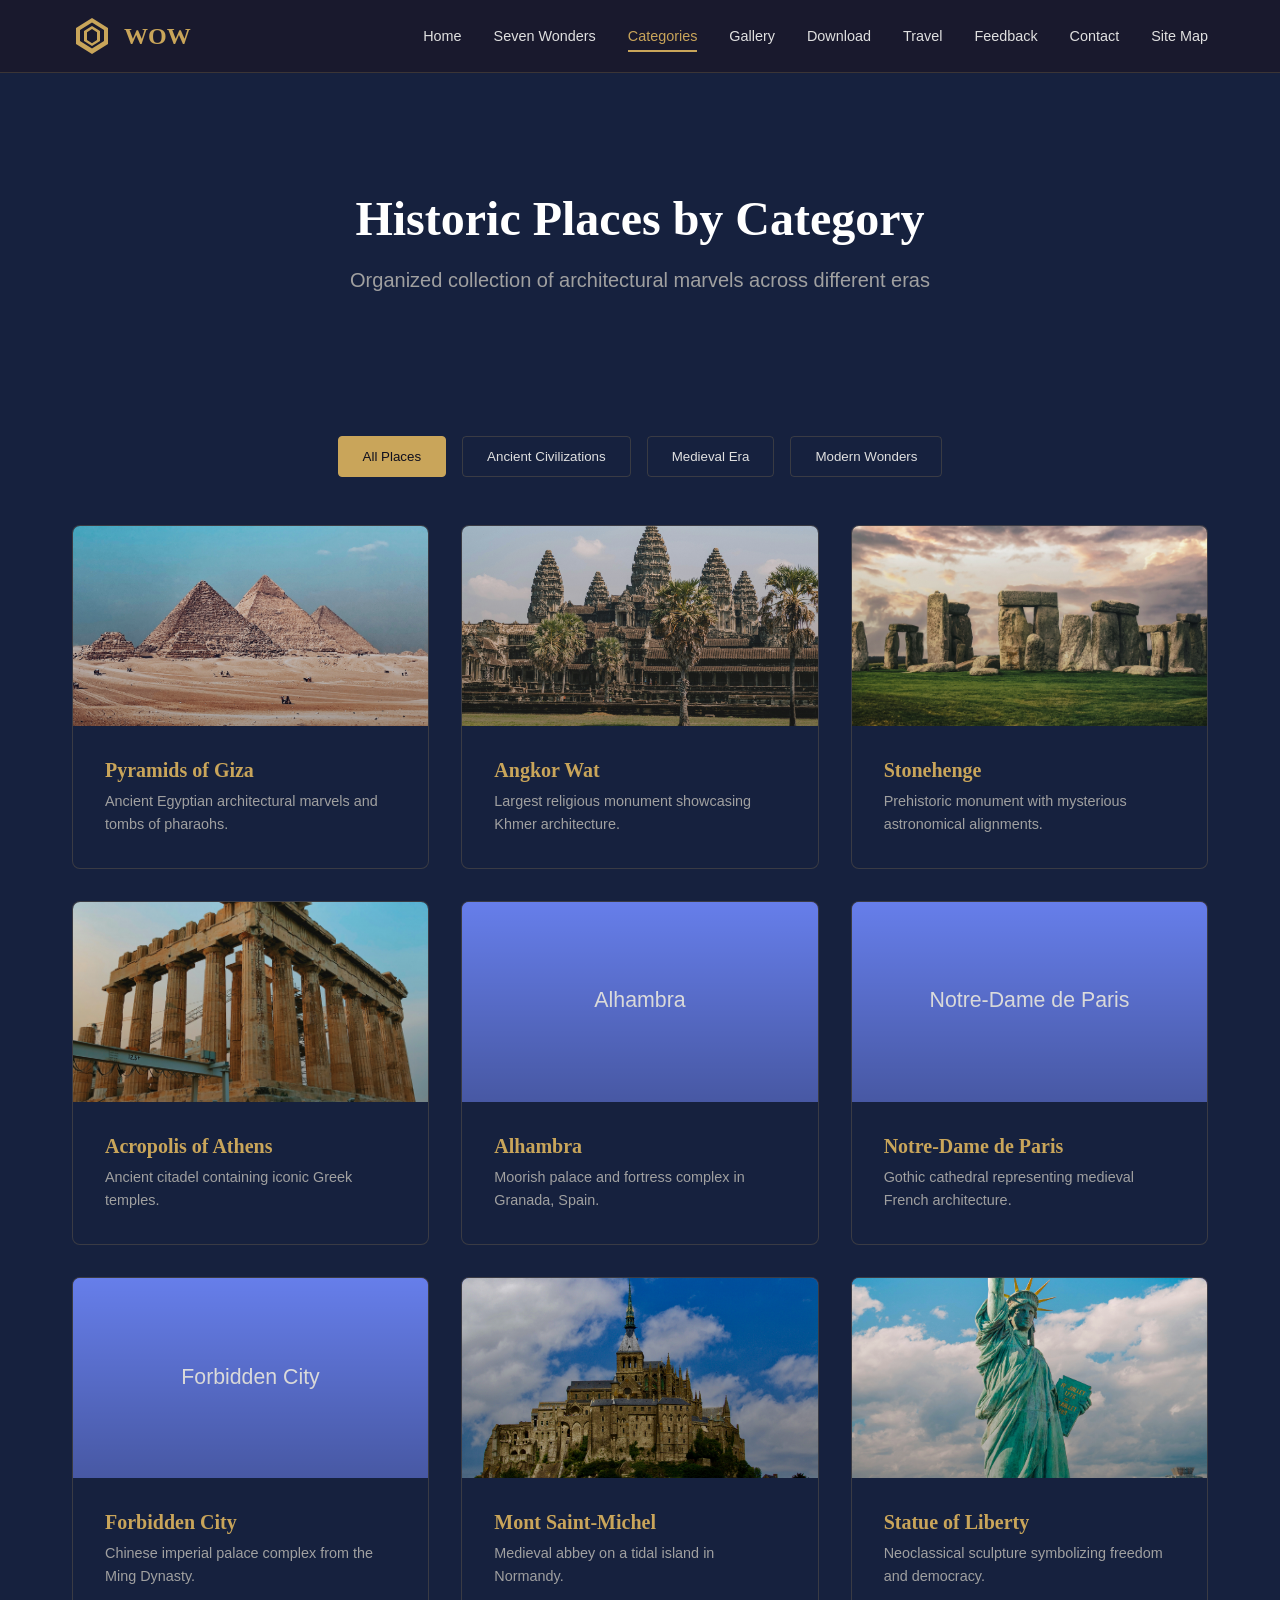
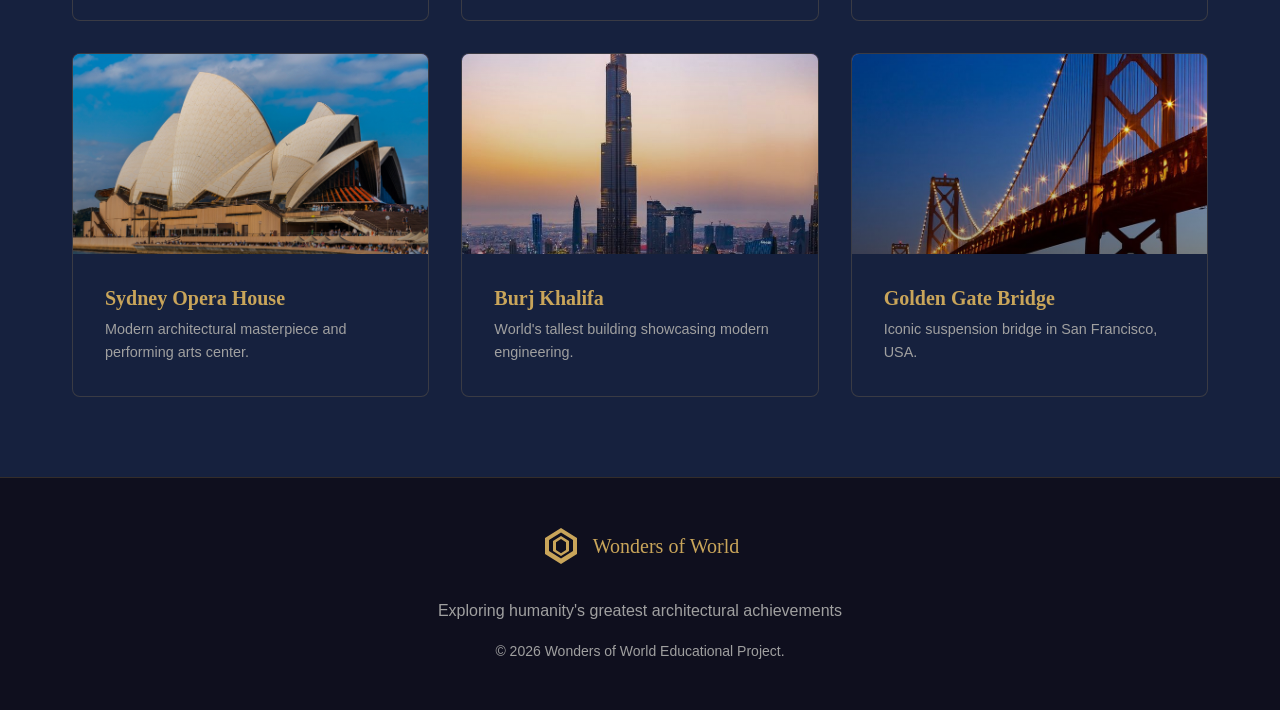
==== categories.html @ ed0fe9d5 "initial commit" ====
<!DOCTYPE html>
<html lang="en">
<head>
    <meta charset="UTF-8">
    <meta name="viewport" content="width=device-width, initial-scale=1.0">
    <title>Categories - Wonders of World</title>
    <link rel="stylesheet" href="styles.css">
</head>
<body>
    <!-- navbar -->
    <nav class="navbar" id="navbar">
        <div class="nav-container">
            <div class="nav-logo">
                    <img src="data:image/svg+xml,%3Csvg xmlns='http://www.w3.org/2000/svg' width='40' height='40' viewBox='0 0 40 40'%3E%3Cpath fill='%23C9A55A' d='M20 2L4 12v16l16 10 16-10V12L20 2zm0 4.5l12 7.5v11l-12 7.5-12-7.5v-11l12-7.5z'/%3E%3Cpath fill='%23C9A55A' d='M20 10l-8 5v10l8 5 8-5V15l-8-5zm0 3l5 3.125V24l-5 3.125L15 24v-7.875L20 13z'/%3E%3C/svg%3E" alt="WOW" class="logo-img">
                    <span class="logo-text">WOW</span>
            </div>
            <ul class="nav-menu" id="navMenu">
                <li><a href="index.html" class="nav-link">Home</a></li>
                <li><a href="seven-wonders.html" class="nav-link">Seven Wonders</a></li>
                <li><a href="categories.html" class="nav-link active">Categories</a></li>
                <li><a href="gallery.html" class="nav-link">Gallery</a></li>
                <li><a href="download.html" class="nav-link">Download</a></li>
                <li><a href="travel.html" class="nav-link">Travel</a></li>
                <li><a href="feedback.html" class="nav-link">Feedback</a></li>
                <li><a href="contact.html" class="nav-link">Contact</a></li>
                <li><a href="sitemap.html" class="nav-link">Site Map</a></li>
            </ul>
            <div class="nav-toggle" id="navToggle"><span></span><span></span><span></span></div>
        </div>
    </nav>

    <!-- section-main-heading -->
    <section class="page-header">
        <div class="container">
            <h1>Historic Places by Category</h1>
            <p>Organized collection of architectural marvels across different eras</p>
        </div>
    </section>

    <!-- categories page -->
    <section class="categories-page">
        <div class="container">
            <div class="category-tabs">
                <button class="category-tab active" data-category="all">All Places</button>
                <button class="category-tab" data-category="ancient">Ancient Civilizations</button>
                <button class="category-tab" data-category="medieval">Medieval Era</button>
                <button class="category-tab" data-category="modern">Modern Wonders</button>
            </div>
            <div class="category-content">
                <div class="category-grid" id="categoryGrid"></div>
            </div>
        </div>
    </section>

    <!-- footer -->
    <footer class="footer">
        <div class="container">
            <div class="footer-content">
                <div class="footer-logo">
                    <img src="data:image/svg+xml,%3Csvg xmlns='http://www.w3.org/2000/svg' width='40' height='40' viewBox='0 0 40 40'%3E%3Cpath fill='%23C9A55A' d='M20 2L4 12v16l16 10 16-10V12L20 2zm0 4.5l12 7.5v11l-12 7.5-12-7.5v-11l12-7.5z'/%3E%3Cpath fill='%23C9A55A' d='M20 10l-8 5v10l8 5 8-5V15l-8-5zm0 3l5 3.125V24l-5 3.125L15 24v-7.875L20 13z'/%3E%3C/svg%3E" alt="WOW">
                    <span>Wonders of World</span>
                </div>
                <p class="footer-text">Exploring humanity's greatest architectural achievements</p>
                <p class="footer-copyright">&copy; 2026 Wonders of World Educational Project.</p>
            </div>
        </div>
    </footer>

    
    <script src="script.js"></script>
</body>
</html>
---- styles.css ----
/* ==========================================
   WONDERS OF WORLD - PREMIUM CSS
   Modern Minimalist Design for Academic Excellence
   ========================================== */

/* ==========================================
   CSS VARIABLES & FOUNDATION
   ========================================== */
:root {
    /* Color Palette - Elegant Dark with Gold Accents */
    --color-primary: #1a1a2e;
    --color-secondary: #16213e;
    --color-accent: #C9A55A;
    --color-accent-light: #D4B87F;
    --color-text: #e0e0e0;
    --color-text-muted: #a0a0a0;
    --color-white: #ffffff;
    --color-dark: #0f0f1e;
    --color-border: rgba(201, 165, 90, 0.2);
    
    /* Typography */
    --font-display: 'Cormorant Garamond', 'Georgia', serif;
    --font-body: 'Inter', -apple-system, BlinkMacSystemFont, 'Segoe UI', sans-serif;
    
    /* Spacing */
    --spacing-xs: 0.5rem;
    --spacing-sm: 1rem;
    --spacing-md: 2rem;
    --spacing-lg: 3rem;
    --spacing-xl: 5rem;
    
    /* Transitions */
    --transition-fast: 0.2s ease;
    --transition-medium: 0.4s ease;
    --transition-slow: 0.6s ease;
    
    /* Shadows */
    --shadow-sm: 0 2px 8px rgba(0, 0, 0, 0.1);
    --shadow-md: 0 4px 16px rgba(0, 0, 0, 0.2);
    --shadow-lg: 0 8px 32px rgba(0, 0, 0, 0.3);
    
    /* Border Radius */
    --radius-sm: 4px;
    --radius-md: 8px;
    --radius-lg: 12px;
}

/* ==========================================
   RESET & BASE STYLES
   ========================================== */
* {
    margin: 0;
    padding: 0;
    box-sizing: border-box;
}

html {
    scroll-behavior: smooth;
    font-size: 16px;
}

body {
    font-family: var(--font-body);
    background-color: var(--color-primary);
    color: var(--color-text);
    line-height: 1.6;
    overflow-x: hidden;
}

/* Typography Styles */
h1, h2, h3, h4, h5, h6 {
    font-family: var(--font-display);
    font-weight: 600;
    line-height: 1.2;
    color: var(--color-white);
}

a {
    text-decoration: none;
    color: inherit;
    transition: color var(--transition-fast);
}

img {
    max-width: 100%;
    height: auto;
    display: block;
}

button {
    font-family: var(--font-body);
    cursor: pointer;
    border: none;
    outline: none;
}

/* ==========================================
   UTILITY CLASSES
   ========================================== */
.container {
    max-width: 1200px;
    margin: 0 auto;
    padding: 0 var(--spacing-md);
}

.section-header {
    text-align: center;
    margin-bottom: var(--spacing-xl);
    animation: fadeInUp 0.8s ease;
}

.section-label {
    display: inline-block;
    font-size: 0.875rem;
    letter-spacing: 2px;
    text-transform: uppercase;
    color: var(--color-accent);
    margin-bottom: var(--spacing-sm);
    font-weight: 500;
}

.section-title {
    font-size: 2.5rem;
    margin-bottom: var(--spacing-sm);
    font-weight: 600;
}

.section-description {
    font-size: 1.125rem;
    color: var(--color-text-muted);
    max-width: 600px;
    margin: 0 auto;
}

/* ==========================================
   NAVIGATION
   ========================================== */
.navbar {
    position: fixed;
    top: 0;
    left: 0;
    right: 0;
    background: rgba(26, 26, 46, 0.95);
    backdrop-filter: blur(10px);
    z-index: 1000;
    transition: all var(--transition-medium);
    border-bottom: 1px solid var(--color-border);
}

.navbar.scrolled {
    box-shadow: var(--shadow-md);
}

.nav-container {
    max-width: 1200px;
    margin: 0 auto;
    padding: 1rem var(--spacing-md);
    display: flex;
    justify-content: space-between;
    align-items: center;
}

.nav-logo {
    display: flex;
    align-items: center;
    gap: 0.75rem;
}

.logo-img {
    width: 40px;
    height: 40px;

}

.logo-text {
    font-family: var(--font-display);
    font-size: 1.5rem;
    font-weight: 700;
    color: var(--color-accent);

}

.nav-menu {
    display: flex;
    list-style: none;
    gap: var(--spacing-md);
    align-items: center;
}

.nav-link {
    font-size: 0.9rem;
    font-weight: 500;
    padding: 0.5rem 0;
    position: relative;
    color: var(--color-text);
    transition: color var(--transition-fast);
}

.nav-link::after {
    content: '';
    position: absolute;
    bottom: 0;
    left: 0;
    width: 0;
    height: 2px;
    background: var(--color-accent);
    transition: width var(--transition-medium);
}

.nav-link:hover,
.nav-link.active {
    color: var(--color-accent);
}

.nav-link:hover::after,
.nav-link.active::after {
    width: 100%;
}

.nav-toggle {
    display: none;
    flex-direction: column;
    gap: 5px;
    cursor: pointer;
}

.nav-toggle span {
    width: 25px;
    height: 2px;
    background: var(--color-accent);
    transition: all var(--transition-fast);
}

/* ==========================================
   HERO SECTION
   ========================================== */
.hero {
    position: relative;
    height: 100vh;
    display: flex;
    align-items: center;
    justify-content: center;
    overflow: hidden;
}

.hero-slider {
    position: absolute;
    top: 0;
    left: 0;
    width: 100%;
    height: 100%;
}

.hero-slide {
    position: absolute;
    top: 0;
    left: 0;
    width: 100%;
    height: 100%;
    background-size: cover;
    background-position: center;
    opacity: 0;
    transition: opacity 1.5s ease;
}

.hero-slide.active {
    opacity: 1;
}

.hero-overlay {
    position: absolute;
    top: 0;
    left: 0;
    width: 100%;
    height: 100%;
    background: linear-gradient(135deg, rgba(26, 26, 46, 0.85) 0%, rgba(22, 33, 62, 0.9) 100%);
}

.hero-content {
    position: relative;
    z-index: 2;
    text-align: center;
    max-width: 800px;
    padding: 0 var(--spacing-md);
     top: 50%;
    left: 50%;
    transform: translate(-50%, -50%);
    bottom: initial;
    text-align: center;
}

.hero-title {
    font-size: 3.5rem;
    margin-bottom: var(--spacing-md);
    animation: fadeInUp 1s ease 0.2s both;
    line-height: 1.1;
}

.hero-subtitle {
    font-size: 1.25rem;
    color: var(--color-text-muted);
    margin-bottom: var(--spacing-lg);
    animation: fadeInUp 1s ease 0.4s both;
}

.hero-btn {
    display: inline-block;
    padding: 1rem 2.5rem;
    background: var(--color-accent);
    color: var(--color-dark);
    font-weight: 600;
    border-radius: var(--radius-sm);
    transition: all var(--transition-medium);
    animation: fadeInUp 1s ease 0.6s both;
    font-size: 1rem;
}

.hero-btn:hover {
    background: var(--color-accent-light);
    transform: translateY(-2px);
    box-shadow: 0 8px 20px rgba(201, 165, 90, 0.3);
}

.scroll-indicator {
    position: absolute;
    bottom: var(--spacing-lg);
    left: 50%;
    transform: translateX(-50%);
    display: flex;
    flex-direction: column;
    align-items: center;
    gap: 0.5rem;
    color: var(--color-accent);
    font-size: 0.875rem;
    letter-spacing: 2px;
    animation: fadeIn 1s ease 1s both;
}

.scroll-line {
    width: 1px;
    height: 40px;
    background: var(--color-accent);
    animation: scrollLine 2s ease-in-out infinite;
}

/* ==========================================
   PREMIUM HERO CAROUSEL - ENHANCED STYLES
   ========================================== */

/* Hero Carousel Container */
.hero-carousel {
    position: absolute;
    top: 0;
    left: 0;
    width: 100%;
    height: 100%;
}

/* Individual Slides - Enhanced */
.hero-slide {
    position: absolute;
    top: 0;
    left: 0;
    width: 100%;
    height: 100%;
    background-size: cover;
    background-position: center;
    opacity: 0;
    visibility: hidden;
    transition: opacity 1s ease-in-out, visibility 1s ease-in-out;
}

.hero-slide.active {
    opacity: 1;
    visibility: visible;
    z-index: 1;
}

/* Dark Overlay for Readability */
.hero-overlay {
    position: absolute;
    top: 0;
    left: 0;
    width: 100%;
    height: 100%;
    background: linear-gradient(135deg, rgba(0, 0, 0, 0.3) 1000%, rgba(0, 0, 0, 0.2) 80%);
    z-index: 2;
}

/* Hero Content */
.hero-content {
    position: relative;
    z-index: 3;
}

/* Text Animations - Fade in with upward motion */
.hero-slide.active .hero-title {
    animation: fadeInUpText 0.8s ease 0.2s both;
}

.hero-slide.active .hero-subtitle {
    animation: fadeInUpText 0.8s ease 0.4s both;
}

@keyframes fadeInUpText {
    from {
        opacity: 0;
        transform: translateY(30px);
    }
    to {
        opacity: 1;
        transform: translateY(0);
    }
}

/* Navigation Arrows */
.carousel-control {
    position: absolute;
    top: 50%;
    transform: translateY(-50%);
    z-index: 10;
    background: rgba(201, 165, 90, 0.2);
    border: 2px solid rgba(201, 165, 90, 0.5);
    color: var(--color-accent);
    width: 50px;
    height: 50px;
    border-radius: 50%;
    display: flex;
    align-items: center;
    justify-content: center;
    cursor: pointer;
    transition: all var(--transition-medium);
    backdrop-filter: blur(10px);
}

.carousel-control:hover {
    background: rgba(201, 165, 90, 0.4);
    border-color: var(--color-accent);
    transform: translateY(-50%) scale(1.1);
}

.carousel-control:active {
    transform: translateY(-50%) scale(0.95);
}

.carousel-prev {
    left: var(--spacing-md);
}

.carousel-next {
    right: var(--spacing-md);
}

.carousel-control svg {
    width: 24px;
    height: 24px;
}

/* Indicator Dots */
.carousel-indicators {
    position: absolute;
    bottom: 80px;
    left: 50%;
    transform: translateX(-50%);
    z-index: 10;
    display: flex;
    gap: 12px;
    align-items: center;
}

.indicator-dot {
    width: 12px;
    height: 12px;
    border-radius: 50%;
    background: rgba(201, 165, 90, 0.3);
    border: 2px solid rgba(201, 165, 90, 0.5);
    cursor: pointer;
    transition: all var(--transition-fast);
    padding: 0;
}

.indicator-dot:hover {
    background: rgba(201, 165, 90, 0.6);
    transform: scale(1.2);
}

.indicator-dot.active {
    background: var(--color-accent);
    border-color: var(--color-accent);
    width: 32px;
    border-radius: 6px;
}

/* Scroll Indicator - Ensure it's above carousel */
.scroll-indicator {
    z-index: 10;
}

/* Focus styles for keyboard navigation */
.carousel-control:focus,
.indicator-dot:focus {
    outline: 2px solid var(--color-accent);
    outline-offset: 2px;
}

/* Reduced motion for users who prefer it */
@media (prefers-reduced-motion: reduce) {
    .hero-slide {
        transition: opacity 0.3s ease, visibility 0.3s ease;
    }

    .hero-slide.active .hero-title,
    .hero-slide.active .hero-subtitle {
        animation: none;
        opacity: 1;
        transform: none;
    }

    .carousel-control {
        transition: background 0.2s ease;
    }
}

/* IE11 and Edge Legacy support */
@supports not (backdrop-filter: blur(10px)) {
    .carousel-control {
        background: rgba(201, 165, 90, 0.5);
    }
}

/* ==========================================
   SEVEN WONDERS SECTION
   ========================================== */
.seven-wonders {
    padding: var(--spacing-xl) 0;
    background: var(--color-secondary);
}

.wonders-grid {
    display: grid;
    grid-template-columns: repeat(auto-fit, minmax(300px, 1fr));
    gap: var(--spacing-md);
}

.wonder-card {
    background: var(--color-primary);
    border-radius: var(--radius-lg);
    overflow: hidden;
    transition: all var(--transition-medium);
    border: 1px solid var(--color-border);
    opacity: 0;
    transform: translateY(30px);
}

.wonder-card.visible {
    opacity: 1;
    transform: translateY(0);
}

.wonder-card:hover {
    transform: translateY(-8px);
    box-shadow: var(--shadow-lg);
    border-color: var(--color-accent);
}

.wonder-image {
    height: 240px;
    overflow: hidden;
}

.wonder-img-placeholder {
    width: 100%;
    height: 100%;
    transition: transform var(--transition-slow);
}

.wonder-card:hover .wonder-img-placeholder {
    transform: scale(1.05);
}

.wonder-content {
    padding: var(--spacing-md);
}

.wonder-title {
    font-size: 1.5rem;
    margin-bottom: var(--spacing-sm);
    color: var(--color-white);
}

.wonder-excerpt {
    color: var(--color-text-muted);
    margin-bottom: var(--spacing-md);
    font-size: 0.95rem;
}

.wonder-btn {
    padding: 0.75rem 1.5rem;
    background: transparent;
    color: var(--color-accent);
    border: 1px solid var(--color-accent);
    border-radius: var(--radius-sm);
    font-weight: 500;
    transition: all var(--transition-fast);
}

.wonder-btn:hover {
    background: var(--color-accent);
    color: var(--color-dark);
}

/* ==========================================
   CATEGORIES SECTION
   ========================================== */
.categories {
    padding: var(--spacing-xl) 0;
}

.category-tabs {
    display: flex;
    justify-content: center;
    gap: var(--spacing-sm);
    margin-bottom: var(--spacing-lg);
    flex-wrap: wrap;
}

.category-tab {
    padding: 0.75rem 1.5rem;
    background: transparent;
    color: var(--color-text);
    border: 1px solid var(--color-border);
    border-radius: var(--radius-sm);
    font-weight: 500;
    transition: all var(--transition-fast);
}

.category-tab.active,
.category-tab:hover {
    background: var(--color-accent);
    color: var(--color-dark);
    border-color: var(--color-accent);
}

.category-grid {
    display: grid;
    grid-template-columns: repeat(auto-fill, minmax(280px, 1fr));
    gap: var(--spacing-md);
}

/* ==========================================
   ENHANCED CATEGORY CARDS WITH IMAGES
   ========================================== */

.category-card {
    background: var(--color-secondary);
    border-radius: var(--radius-md);
    border: 1px solid var(--color-border);
    transition: all var(--transition-medium);
    opacity: 0;
    transform: scale(0.95);
    overflow: hidden;
    cursor: pointer;
}

.category-card.visible {
    opacity: 1;
    transform: scale(1);
}

.category-card:hover {
    transform: translateY(-8px);
    border-color: var(--color-accent);
    box-shadow: 0 12px 30px rgba(201, 165, 90, 0.3);
}

/* Image Container */
.category-card-image {
    position: relative;
    width: 100%;
    height: 200px;
    overflow: hidden;
    background: linear-gradient(135deg, #667eea 0%, #764ba2 100%);
}

.category-card-image img {
    width: 100%;
    height: 100%;
    object-fit: cover;
    transition: transform 0.5s ease;
}

.category-card:hover .category-card-image img {
    transform: scale(1.1);
}

/* Image Overlay */
.category-card-overlay {
    position: absolute;
    top: 0;
    left: 0;
    width: 100%;
    height: 100%;
    background: linear-gradient(
        to bottom,
        rgba(0, 0, 0, 0) 0%,
        rgba(0, 0, 0, 0.3) 100%
    );
    transition: background 0.3s ease;
}

.category-card:hover .category-card-overlay {
    background: linear-gradient(
        to bottom,
        rgba(0, 0, 0, 0) 0%,
        rgba(201, 165, 90, 0.4) 100%
    );
}

/* Content Area */
.category-card-content {
    padding: var(--spacing-md);
}

.category-card-title {
    font-size: 1.25rem;
    margin-bottom: var(--spacing-xs);
    color: var(--color-accent);
    font-weight: 600;
    transition: color 0.3s ease;
}

.category-card:hover .category-card-title {
    color: var(--color-accent-light);
}

.category-card-text {
    color: var(--color-text-muted);
    font-size: 0.9rem;
    line-height: 1.6;
}

/* Responsive adjustments for category cards */
@media (max-width: 768px) {
    .category-card-image {
        height: 180px;
    }
    
    .category-card-title {
        font-size: 1.1rem;
    }
    
    .category-card-text {
        font-size: 0.85rem;
    }
}

@media (max-width: 480px) {
    .category-card-image {
        height: 160px;
    }
}

/* ==========================================
   GALLERY SECTION
   ========================================== */
.gallery {
    padding: var(--spacing-xl) 0;
    background: var(--color-secondary);
}

.gallery-grid {
    display: grid;
    grid-template-columns: repeat(auto-fill, minmax(250px, 1fr));
    gap: var(--spacing-sm);
}

.gallery-item {
    position: relative;
    aspect-ratio: 4/3;
    overflow: hidden;
    border-radius: var(--radius-md);
    cursor: pointer;
    opacity: 0;
    transform: scale(0.9);
    transition: all var(--transition-medium);
    height: 85%;
    width: 100%;
}

.gallery-item.visible {
    opacity: 1;
    transform: scale(1);
}

.gallery-item-img {
    width: 100%;
    height: 100%;
    object-fit: cover;
    transition: transform var(--transition-slow);
}

.gallery-item:hover .gallery-item-img {
    transform: scale(1.1);
}

.gallery-item-overlay {
    position: absolute;
    top: 0;
    left: 0;
    width: 100%;
    height: 100%;
    background: rgba(0, 0, 0, 0.6);
    display: flex;
    align-items: center;
    justify-content: center;
    opacity: 0;
    transition: opacity var(--transition-fast);
}

.gallery-item:hover .gallery-item-overlay {
    opacity: 1;
}

.gallery-item-title {
    color: var(--color-white);
    font-size: 1.125rem;
    text-align: center;
    padding: var(--spacing-sm);
}

/* ==========================================
   DOWNLOAD SECTION
   ========================================== */
.download {
    padding: var(--spacing-xl) 0;
}

.download-grid {
    display: grid;
    grid-template-columns: repeat(auto-fit, minmax(300px, 1fr));
    gap: var(--spacing-lg);
    max-width: 900px;
    margin: 0 auto;
}

.download-card {
    background: var(--color-secondary);
    padding: var(--spacing-lg);
    border-radius: var(--radius-lg);
    text-align: center;
    border: 1px solid var(--color-border);
    transition: all var(--transition-medium);
}

.download-card:hover {
    transform: translateY(-5px);
    border-color: var(--color-accent);
    box-shadow: var(--shadow-md);
}

.download-icon {
    font-size: 3rem;
    margin-bottom: var(--spacing-md);
}

.download-card h3 {
    font-size: 1.5rem;
    margin-bottom: var(--spacing-sm);
    color: var(--color-accent);
}

.download-card p {
    color: var(--color-text-muted);
    margin-bottom: var(--spacing-md);
}

.download-btn {
    padding: 0.875rem 2rem;
    background: var(--color-accent);
    color: var(--color-dark);
    border-radius: var(--radius-sm);
    font-weight: 600;
    transition: all var(--transition-fast);
}

.download-btn:hover {
    background: var(--color-accent-light);
    transform: translateY(-2px);
    box-shadow: 0 4px 12px rgba(201, 165, 90, 0.3);
}

/* ==========================================
   GEOLOCATION SECTION
   ========================================== */
.geolocation {
    padding: var(--spacing-xl) 0;
    background: var(--color-secondary);
}

.geo-content {
    display: grid;
    grid-template-columns: repeat(auto-fit, minmax(300px, 1fr));
    gap: var(--spacing-lg);
    align-items: center;
}

.geo-text {
    padding: var(--spacing-md);
}

.geo-text h2 {
    margin-bottom: var(--spacing-md);
}

.geo-text p {
    color: var(--color-text-muted);
    margin-bottom: var(--spacing-md);
}

.geo-btn {
    padding: 1rem 2rem;
    background: var(--color-accent);
    color: var(--color-dark);
    border-radius: var(--radius-sm);
    font-weight: 600;
    transition: all var(--transition-fast);
}

.geo-btn:hover {
    background: var(--color-accent-light);
    transform: translateY(-2px);
}

.geo-result {
    background: var(--color-primary);
    padding: var(--spacing-lg);
    border-radius: var(--radius-lg);
    border: 1px solid var(--color-border);
    min-height: 300px;
    display: flex;
    align-items: center;
    justify-content: center;
}

.geo-placeholder {
    text-align: center;
}

.geo-icon {
    font-size: 4rem;
    display: block;
    margin-bottom: var(--spacing-md);
}

.geo-data {
    text-align: left;
}

.geo-data h3 {
    color: var(--color-accent);
    margin-bottom: var(--spacing-md);
}

.geo-item {
    margin-bottom: var(--spacing-sm);
    padding: var(--spacing-sm);
    background: var(--color-secondary);
    border-radius: var(--radius-sm);
}

.geo-item strong {
    color: var(--color-accent);
}

/* ==========================================
   TRAVEL SECTION
   ========================================== */
.travel {
    padding: var(--spacing-xl) 0;
}

.travel-grid {
    display: grid;
    grid-template-columns: repeat(auto-fit, minmax(300px, 1fr));
    gap: var(--spacing-lg);
    max-width: 900px;
    margin: 0 auto;
}

.travel-card {
    background: var(--color-secondary);
    padding: var(--spacing-lg);
    border-radius: var(--radius-lg);
    text-align: center;
    border: 1px solid var(--color-border);
    transition: all var(--transition-medium);
}

.travel-card:hover {
    transform: translateY(-5px);
    border-color: var(--color-accent);
}

.travel-icon {
    font-size: 3.5rem;
    margin-bottom: var(--spacing-md);
}

.travel-card h3 {
    font-size: 1.5rem;
    margin-bottom: var(--spacing-sm);
    color: var(--color-white);
}

.travel-card p {
    color: var(--color-text-muted);
    margin-bottom: var(--spacing-md);
}

.travel-link {
    display: inline-block;
    color: var(--color-accent);
    font-weight: 600;
    padding: 0.5rem 0;
    border-bottom: 2px solid transparent;
    transition: border-color var(--transition-fast);
}

.travel-link:hover {
    border-bottom-color: var(--color-accent);
}

/* ==========================================
   FEEDBACK SECTION
   ========================================== */
.feedback {
    padding: var(--spacing-xl) 0;
    background: var(--color-secondary);
}

.feedback-container {
    max-width: 700px;
    margin: 0 auto;
    position: relative;
}

.feedback-form,
.contact-form {
    background: var(--color-primary);
    padding: var(--spacing-lg);
    border-radius: var(--radius-lg);
    border: 1px solid var(--color-border);
}

.form-group {
    margin-bottom: var(--spacing-md);
}

.form-group label {
    display: block;
    margin-bottom: var(--spacing-xs);
    color: var(--color-accent);
    font-weight: 500;
}

.form-group input,
.form-group textarea {
    width: 100%;
    padding: 0.875rem;
    background: var(--color-secondary);
    border: 1px solid var(--color-border);
    border-radius: var(--radius-sm);
    color: var(--color-text);
    font-family: var(--font-body);
    transition: all var(--transition-fast);
}

.form-group input:focus,
.form-group textarea:focus {
    outline: none;
    border-color: var(--color-accent);
    box-shadow: 0 0 0 3px rgba(201, 165, 90, 0.1);
}

.submit-btn {
    width: 100%;
    padding: 1rem;
    background: var(--color-accent);
    color: var(--color-dark);
    border-radius: var(--radius-sm);
    font-weight: 600;
    font-size: 1rem;
    transition: all var(--transition-fast);
}

.submit-btn:hover {
    background: var(--color-accent-light);
    transform: translateY(-2px);
}

.success-message {
    position: absolute;
    top: 50%;
    left: 50%;
    transform: translate(-50%, -50%) scale(0);
    background: var(--color-primary);
    padding: var(--spacing-lg);
    border-radius: var(--radius-lg);
    text-align: center;
    border: 2px solid var(--color-accent);
    opacity: 0;
    transition: all var(--transition-medium);
    width: 90%;
    max-width: 400px;
}

.success-message.show {
    opacity: 1;
    transform: translate(-50%, -50%) scale(1);
}

.success-icon {
    display: inline-block;
    width: 60px;
    height: 60px;
    background: var(--color-accent);
    color: var(--color-dark);
    border-radius: 50%;
    font-size: 2rem;
    line-height: 60px;
    margin-bottom: var(--spacing-md);
}

.success-message h3 {
    margin-bottom: var(--spacing-sm);
}

.error-message {
    color: red;
    font-size: 14px;
    margin-top: 5px;
    display: block;
}

/* ==========================================
   CONTACT SECTION
   ========================================== */
.contact {
    padding: var(--spacing-xl) 0;
}

.contact-content {
    display: grid;
    grid-template-columns: repeat(auto-fit, minmax(300px, 1fr));
    gap: var(--spacing-lg);
}

.contact-info {
    display: flex;
    flex-direction: column;
    gap: var(--spacing-md);
}

.contact-item {
    display: flex;
    gap: var(--spacing-md);
    padding: var(--spacing-md);
    background: var(--color-secondary);
    border-radius: var(--radius-md);
    border: 1px solid var(--color-border);
    transition: border-color var(--transition-fast);
}

.contact-item:hover {
    border-color: var(--color-accent);
}

.contact-icon {
    font-size: 1.5rem;
}

.contact-item h4 {
    font-size: 1rem;
    margin-bottom: var(--spacing-xs);
    color: var(--color-accent);
}

.contact-item p {
    color: var(--color-text-muted);
}

/* ==========================================
   SITE MAP SECTION
   ========================================== */
.sitemap {
    padding: var(--spacing-xl) 0;
    background: var(--color-secondary);
}

.sitemap-grid {
    display: grid;
    grid-template-columns: repeat(auto-fit, minmax(200px, 1fr));
    gap: var(--spacing-lg);
}

.sitemap-column h3 {
    font-size: 1.25rem;
    margin-bottom: var(--spacing-md);
    color: var(--color-accent);
}

.sitemap-column ul {
    list-style: none;
}

.sitemap-column li {
    margin-bottom: var(--spacing-sm);
}

.sitemap-column a {
    color: var(--color-text-muted);
    transition: all var(--transition-fast);
    display: inline-block;
}

.sitemap-column a:hover {
    color: var(--color-accent);
    transform: translateX(5px);
}

/* ==========================================
   FOOTER
   ========================================== */
.footer {
    background: var(--color-dark);
    padding: var(--spacing-lg) 0;
    text-align: center;
    border-top: 1px solid var(--color-border);
}

.footer-logo {
    display: flex;
    align-items: center;
    justify-content: center;
    gap: 0.75rem;
    margin-bottom: var(--spacing-md);
}

.footer-logo img {
    width: 40px;
    height: 40px;
}

.footer-logo span {
    font-family: var(--font-display);
    font-size: 1.25rem;
    color: var(--color-accent);
}

.footer-text {
    color: var(--color-text-muted);
    margin-bottom: var(--spacing-sm);
}

.footer-copyright {
    color: var(--color-text-muted);
    font-size: 0.875rem;
}

/* ==========================================
   MODAL
   ========================================== */
.modal {
    position: fixed;
    top: 0;
    left: 0;
    width: 100%;
    height: 100%;
    z-index: 2000;
    display: none;
    align-items: center;
    justify-content: center;
}

.modal.active {
    display: flex;
}

.modal-overlay {
    position: absolute;
    top: 0;
    left: 0;
    width: 100%;
    height: 100%;
    background: rgba(0, 0, 0, 0.9);
    animation: fadeIn 0.3s ease;
}

.modal-content {
    position: relative;
    background: var(--color-primary);
    width: 90%;
    max-width: 900px;
    max-height: 85vh;
    overflow-y: auto;
    border-radius: var(--radius-lg);
    animation: slideUp 0.4s ease;
    border: 1px solid var(--color-accent);
}

.modal-close {
    position: sticky;
    top: 0;
    right: 0;
    float: right;
    background: var(--color-accent);
    color: var(--color-dark);
    width: 40px;
    height: 40px;
    border-radius: 50%;
    font-size: 1.5rem;
    margin: var(--spacing-md);
    transition: all var(--transition-fast);
    z-index: 10;
}

.modal-close:hover {
    transform: rotate(90deg);
}

.modal-body {
    padding: var(--spacing-lg);
}

.modal-header {
    margin-bottom: var(--spacing-lg);
}

.modal-title {
    font-size: 2.5rem;
    margin-bottom: var(--spacing-sm);
    color: var(--color-accent);
}

.modal-subtitle {
    color: var(--color-text-muted);
    font-size: 1.125rem;
}

.modal-section {
    margin-bottom: var(--spacing-lg);
}

.modal-section h3 {
    font-size: 1.5rem;
    margin-bottom: var(--spacing-md);
    color: var(--color-accent);
}

.modal-section p {
    color: var(--color-text);
    line-height: 1.8;
    margin-bottom: var(--spacing-sm);
}

.modal-gallery {
    display: grid;
    grid-template-columns: repeat(auto-fill, minmax(200px, 1fr));
    gap: var(--spacing-sm);
    margin-top: var(--spacing-md);
}

.modal-gallery-item {
    aspect-ratio: 1;
    border-radius: var(--radius-md);
    overflow: hidden;
    cursor: pointer;
    transition: transform var(--transition-fast);
}

.modal-gallery-item:hover {
    transform: scale(1.05);
}

/* ==========================================
   LIGHTBOX
   ========================================== */
.lightbox {
    position: fixed;
    top: 0;
    left: 0;
    width: 100%;
    height: 100%;
    z-index: 3000;
    display: none;
    align-items: center;
    justify-content: center;
}

.lightbox.active {
    display: flex;
}

.lightbox-overlay {
    position: absolute;
    top: 0;
    left: 0;
    width: 100%;
    height: 100%;
    background: rgba(0, 0, 0, 0.95);
}

.lightbox-content {
    position: relative;
    max-width: 90%;
    max-height: 90%;
    animation: zoomIn 0.3s ease;
}

.lightbox-close {
    position: absolute;
    top: -50px;
    right: 0;
    background: var(--color-accent);
    color: var(--color-dark);
    width: 40px;
    height: 40px;
    border-radius: 50%;
    font-size: 1.5rem;
    transition: all var(--transition-fast);
}

.lightbox-close:hover {
    transform: rotate(90deg);
}

#lightboxImg {
    max-width: 100%;
    max-height: 80vh;
    border-radius: var(--radius-md);
}

.lightbox-caption {
    text-align: center;
    color: var(--color-white);
    margin-top: var(--spacing-md);
    font-size: 1.125rem;
}

/* ==========================================
   ANIMATIONS
   ========================================== */
@keyframes fadeIn {
    from {
        opacity: 0;
    }
    to {
        opacity: 1;
    }
}

@keyframes fadeInUp {
    from {
        opacity: 0;
        transform: translateY(30px);
    }
    to {
        opacity: 1;
        transform: translateY(0);
    }
}

@keyframes slideUp {
    from {
        opacity: 0;
        transform: translateY(50px);
    }
    to {
        opacity: 1;
        transform: translateY(0);
    }
}

@keyframes zoomIn {
    from {
        opacity: 0;
        transform: scale(0.8);
    }
    to {
        opacity: 1;
        transform: scale(1);
    }
}

@keyframes scrollLine {
    0%, 100% {
        transform: translateY(0);
        opacity: 0;
    }
    50% {
        opacity: 1;
    }
    100% {
        transform: translateY(20px);
    }
}

/* ==========================================
   RESPONSIVE DESIGN
   ========================================== */
@media (max-width: 968px) {
    .nav-menu {
        position: fixed;
        top: 70px;
        right: -100%;
        width: 280px;
        height: calc(100vh - 70px);
        background: rgba(26, 26, 46, 0.98);
        flex-direction: column;
        padding: var(--spacing-lg);
        gap: var(--spacing-md);
        transition: right var(--transition-medium);
        border-left: 1px solid var(--color-border);
        align-items: flex-start;
    }

    .nav-menu.active {
        right: 0;
    }

    .nav-toggle {
        display: flex;
    }

    .hero-title {
        font-size: 2.5rem;
    }

    .section-title {
        font-size: 2rem;
    }

    .wonders-grid {
        grid-template-columns: 1fr;
    }

    /* Carousel responsive styles */
    .carousel-control {
        width: 40px;
        height: 40px;
    }

    .carousel-prev {
        left: var(--spacing-sm);
    }

    .carousel-next {
        right: var(--spacing-sm);
    }

    .carousel-indicators {
        bottom: 60px;
    }

    .indicator-dot {
        width: 10px;
        height: 10px;
    }

    .indicator-dot.active {
        width: 24px;
    }
}

@media (max-width: 640px) {
    .hero-title {
        font-size: 2rem;
    }

    .hero-subtitle {
        font-size: 1rem;
    }

    .section-title {
        font-size: 1.75rem;
    }

    .category-tabs {
        flex-direction: column;
    }

    .modal-content {
        width: 95%;
        max-height: 90vh;
    }

    .modal-title {
        font-size: 2rem;
    }

    /* Carousel mobile styles */
    .carousel-control {
        width: 36px;
        height: 36px;
        opacity: 0.8;
    }

    .carousel-control svg {
        width: 20px;
        height: 20px;
    }

    .carousel-prev {
        left: 10px;
    }

    .carousel-next {
        right: 10px;
    }

    .carousel-indicators {
        bottom: 50px;
        gap: 8px;
    }

    .indicator-dot {
        width: 8px;
        height: 8px;
    }

    .indicator-dot.active {
        width: 20px;
    }
}

/* ==========================================
   CROSS-BROWSER COMPATIBILITY
   ========================================== */
/* Smooth scrolling fallback for older browsers */
@media (prefers-reduced-motion: no-preference) {
    html {
        scroll-behavior: smooth;
    }
}

/* IE11 Grid fallback */
@supports not (display: grid) {
    .wonders-grid,
    .category-grid,
    .gallery-grid {
        display: flex;
        flex-wrap: wrap;
    }
}

/* Ensure consistent rendering across browsers */
input,
textarea,
button {
    -webkit-appearance: none;
    -moz-appearance: none;
    appearance: none;
}

/* ==========================================
   MULTI-PAGE SPECIFIC STYLES
   ========================================== */

/* Page Header for Internal Pages */
.page-header {
    padding: 120px 0 60px;
    background: var(--color-secondary);
    text-align: center;
    margin-top: 70px;
}

.page-header h1 {
    font-size: 3rem;
    margin-bottom: 1rem;
    color: var(--color-white);
}

.page-header p {
    font-size: 1.25rem;
    color: var(--color-text-muted);
    max-width: 700px;
    margin: 0 auto;
}

/* Introduction Section (Home Page) */
.introduction {
    padding: var(--spacing-xl) 0;
}

.intro-grid {
    display: grid;
    grid-template-columns: repeat(auto-fit, minmax(300px, 1fr));
    gap: var(--spacing-lg);
    margin-top: var(--spacing-lg);
}

.intro-card {
    background: var(--color-secondary);
    padding: var(--spacing-lg);
    border-radius: var(--radius-lg);
    text-align: center;
    border: 1px solid var(--color-border);
    transition: all var(--transition-medium);
}

.intro-card:hover {
    transform: translateY(-5px);
    border-color: var(--color-accent);
    box-shadow: var(--shadow-md);
}

.intro-card h3 {
    font-size: 1.5rem;
    margin-bottom: var(--spacing-sm);
    color: var(--color-white);
}

.intro-icon {
    font-size: 3rem;
    margin-bottom: var(--spacing-md);
}

.intro-link {
    display: inline-block;
    margin-top: var(--spacing-md);
    color: var(--color-accent);
    font-weight: 600;
    transition: color var(--transition-fast);
}

.intro-link:hover {
    color: var(--color-accent-light);
}

/* Stats Section (Home Page) */
.stats {
    padding: var(--spacing-xl) 0;
    background: var(--color-secondary);
}

.stats-grid {
    display: grid;
    grid-template-columns: repeat(auto-fit, minmax(200px, 1fr));
    gap: var(--spacing-lg);
}

.stat-item {
    text-align: center;
    padding: var(--spacing-md);
}

.stat-number {
    font-size: 3rem;
    font-weight: 700;
    color: var(--color-accent);
    font-family: var(--font-display);
    margin-bottom: var(--spacing-sm);
}

.stat-label {
    color: var(--color-text-muted);
    font-size: 1rem;
}

/* Page-Specific Sections */
.seven-wonders-page,
.categories-page,
.gallery-page,
.download-page,
.geolocation-page,
.travel-page,
.feedback-page,
.contact-page,
.sitemap-page {
    padding: var(--spacing-xl) 0;
}

.categories-page,
.geolocation-page,
.sitemap-page {
    background: var(--color-secondary);
}

/* Footer Navigation Links */
.footer-nav {
    display: flex;
    gap: var(--spacing-md);
    justify-content: center;
    margin-bottom: var(--spacing-md);
    flex-wrap: wrap;
}

.footer-nav a {
    color: var(--color-text-muted);
    font-size: 0.9rem;
    transition: color var(--transition-fast);
}

.footer-nav a:hover {
    color: var(--color-accent);
}

/* Responsive Adjustments for Internal Pages */
@media (max-width: 968px) {
    .page-header {
        padding: 100px 0 40px;
    }

    .page-header h1 {
        font-size: 2.5rem;
    }
}

@media (max-width: 640px) {
    .page-header {
        padding: 90px 0 30px;
    }

    .page-header h1 {
        font-size: 2rem;
    }

    .page-header p {
        font-size: 1rem;
    }

    .stat-number {
        font-size: 2.5rem;
    }
}
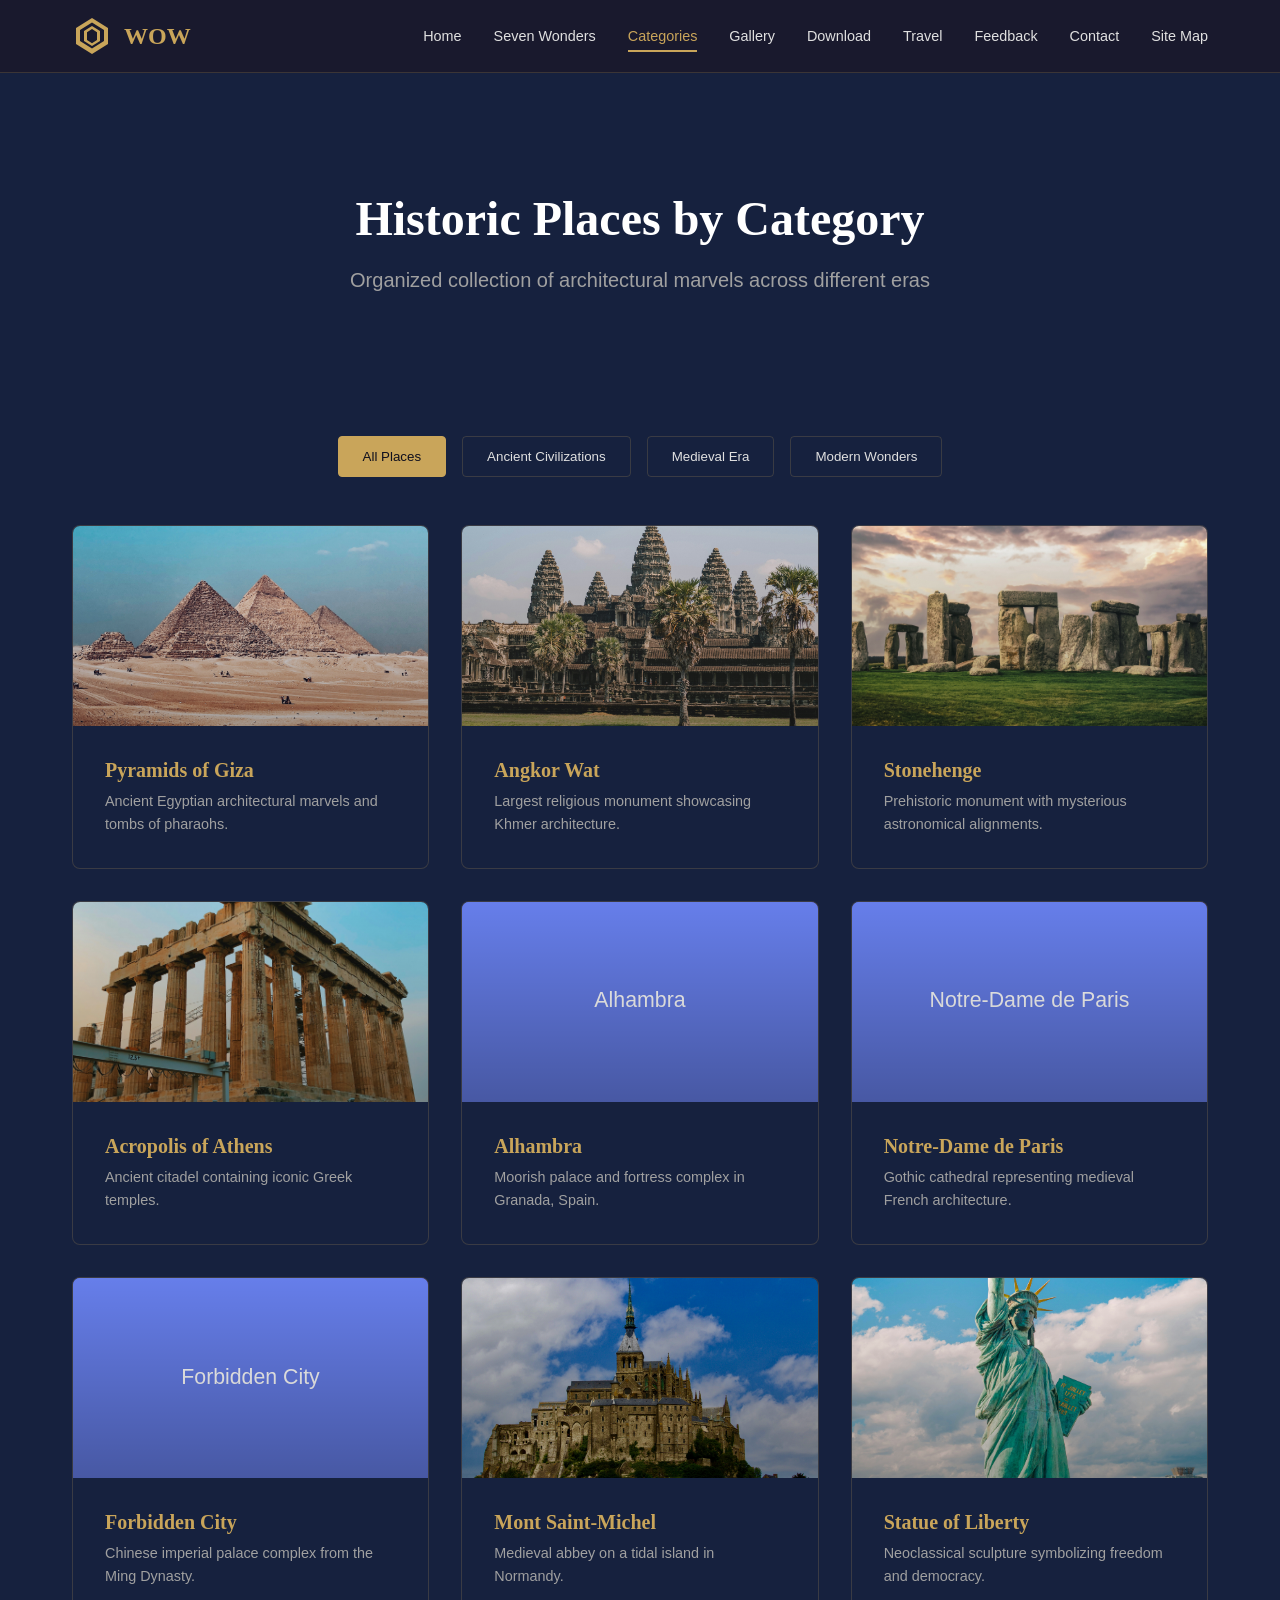
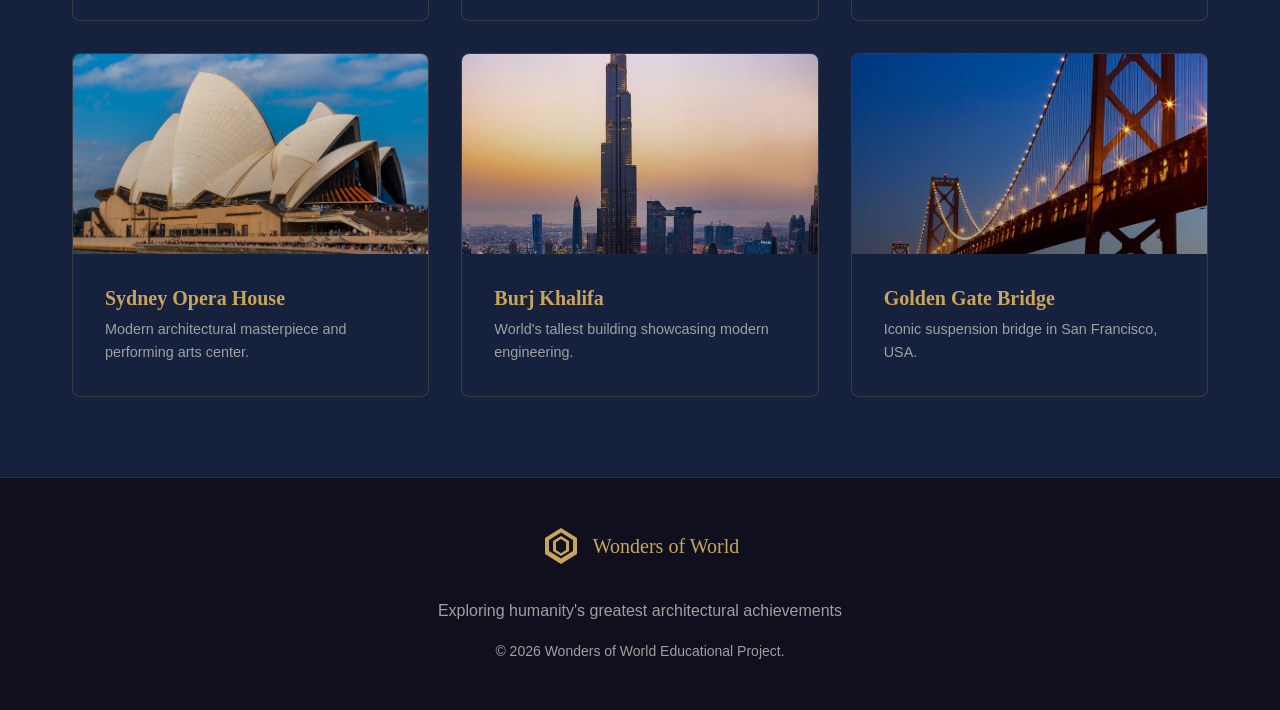
==== commit d5c65032: "first commit" ====
--- a/categories.html
+++ b/categories.html
@@ -1,11 +1,22 @@
 <!DOCTYPE html>
 <html lang="en">
 <head>
+    <!-- Google tag (gtag.js) -->
+<script async src="https://www.googletagmanager.com/gtag/js?id=G-LZ7E4R2E60"></script>
+<script>
+  window.dataLayer = window.dataLayer || [];
+  function gtag(){dataLayer.push(arguments);}
+  gtag('js', new Date());
+
+  gtag('config', 'G-LZ7E4R2E60');
+</script>
     <meta charset="UTF-8">
     <meta name="viewport" content="width=device-width, initial-scale=1.0">
     <title>Categories - Wonders of World</title>
     <link rel="stylesheet" href="styles.css">
 </head>
+
+
 <body>
     <!-- navbar -->
     <nav class="navbar" id="navbar">
